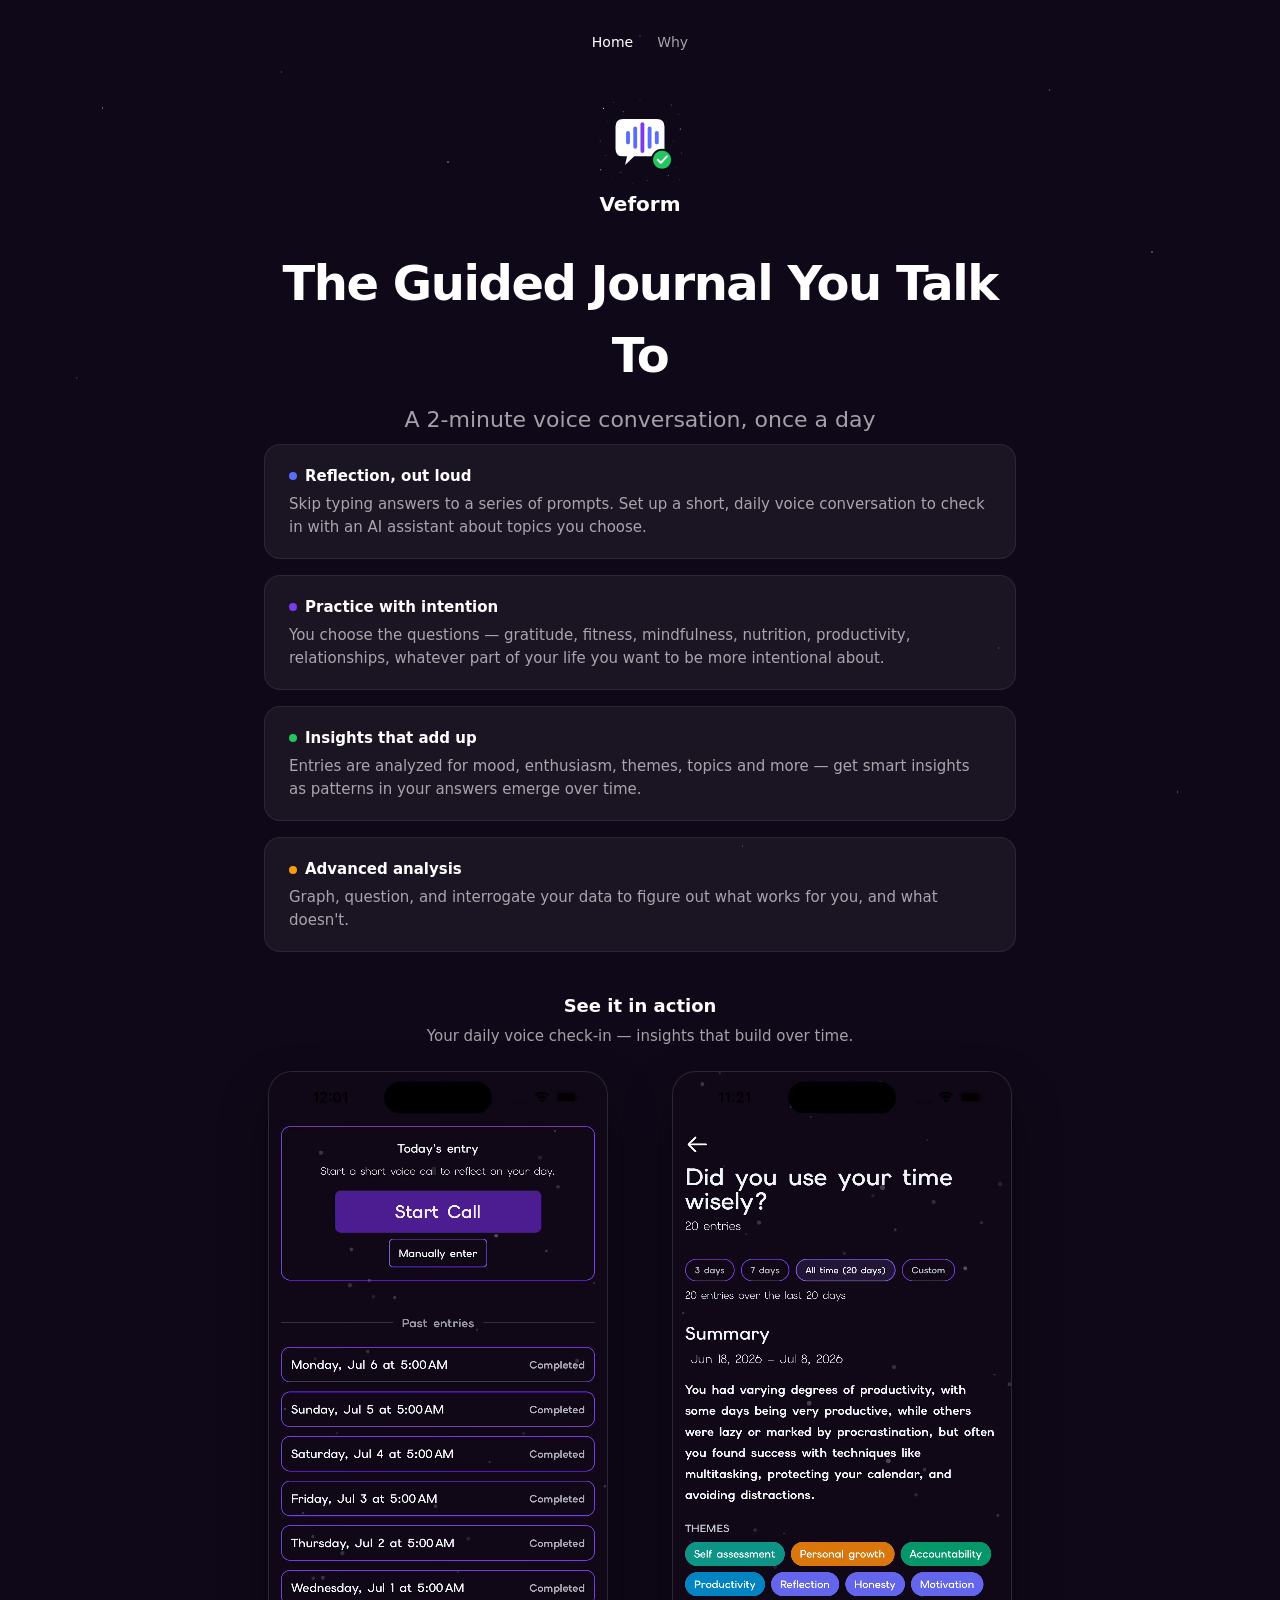
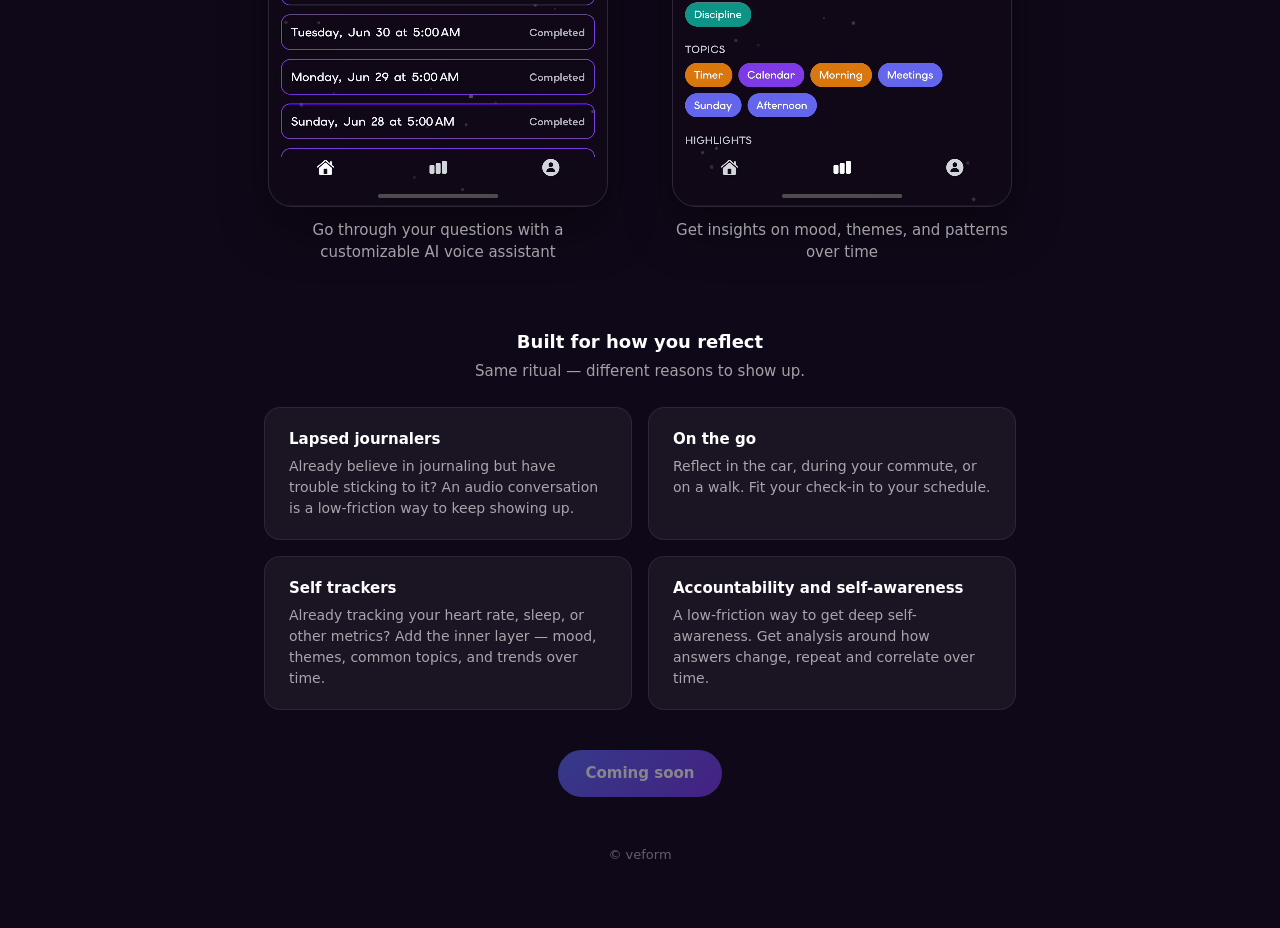
==== index.html @ 2a3fbb3a "first version" ====
<!DOCTYPE html>
<html lang="en">
<head>
  <meta charset="UTF-8">
  <meta name="viewport" content="width=device-width, initial-scale=1.0">
  <title>Veform — Voice Journal & Guided Daily Check-In App</title>
  <meta name="description" content="Veform is a guided journal you talk to. Complete your daily check-in with a 2-minute voice conversation, then see your mood, themes, and patterns emerge over time. No typing, no blank page.">
  
  <link rel="canonical" href="https://app.veform.co/">
<meta property="og:title" content="Veform — Voice Journal & Guided Daily Check-In App">
<meta property="og:description" content="A guided journal you talk to. Complete your daily check-in with a 2-minute voice conversation and watch your mood, themes, and patterns emerge over time.">
<meta property="og:type" content="website">
<meta property="og:url" content="https://app.veform.co/">
<meta property="og:image" content="https://app.veform.co/og_image.png">
<meta name="twitter:card" content="summary_large_image">
  <link rel="icon" href="logo_space_64.svg" type="image/svg+xml">
  <link rel="stylesheet" href="styles.css">
</head>
<body>
  <div class="stars" aria-hidden="true"></div>

  <main class="page page--center">
    <nav class="nav" aria-label="Site">
      <a href="index.html" aria-current="page">Home</a>
      <a href="why-voice-journal.html">Why</a>
    </nav>

    <div class="logo-container">
    <img class="logo" src="logo_space.svg" alt="veform logo" width="96" height="96">
    <p>Veform</p>
</div>
    <h1>The Guided Journal You Talk To</h1>
    <p class="tagline">
        A 2-minute voice conversation, once a day
    </p>

    <section class="features" aria-label="Key features">
      <article class="feature">
        <h2>Reflection, out loud</h2>
        <p>Skip typing answers to a series of prompts. Set up a short, daily voice conversation to check in with an AI assistant about topics you choose.</p>
      </article>

      <article class="feature">
        <h2>Practice with intention</h2>
        <p>You choose the questions — gratitude, fitness, mindfulness, nutrition, productivity, relationships, whatever part of your life you want to be more intentional about.</p>
      </article>

      <article class="feature">
        <h2>Insights that add up</h2>
        <p>Entries are analyzed for mood, enthusiasm, themes, topics and more — get smart insights as patterns in your answers emerge over time.</p>
      </article>

      <article class="feature">
        <h2>Advanced analysis</h2>
        <p>Graph, question, and interrogate your data to figure out what works for you, and what doesn't.</p>
      </article>
    </section>

    <section class="video-section" aria-label="App demos">
      <h2>See it in action</h2>
      <p>Your daily voice check-in — insights that build over time.</p>
      <div class="video-grid">
        <div class="video-item">
          <div class="video-frame">
            <video src="call-video.webm" autoplay muted playsinline loop aria-label="veform voice check-in demo" alt="veform voice journal call demo"></video>
          </div>
          <p class="video-caption">Go through your questions with a customizable AI voice assistant</p>
        </div>
        <div class="video-item">
          <div class="video-frame">
            <video src="insights-video.webm" autoplay muted playsinline loop aria-label="veform insights demo" alt="veform voice journal insights demo"></video>
          </div>
          <p class="video-caption">Get insights on mood, themes, and patterns over time</p>
        </div>
      </div>
    </section>

    <section class="use-cases" aria-label="Who it's for">
      <h2>Built for how you reflect</h2>
      <p class="use-cases-lead">Same ritual — different reasons to show up.</p>
      <div class="use-cases-grid">
        <article class="use-case">
          <h3>Lapsed journalers</h3>
          <p>Already believe in journaling but have trouble sticking to it? An audio conversation is a low-friction way to keep showing up.</p>
        </article>
        <article class="use-case">
          <h3>On the go</h3>
          <p>Reflect in the car, during your commute, or on a walk. Fit your check-in to your schedule.</p>
        </article>
        <article class="use-case">
          <h3>Self trackers</h3>
          <p>Already tracking your heart rate, sleep, or other metrics? Add the inner layer — mood, themes, common topics, and trends over time.</p>
        </article>
        <article class="use-case">
          <h3>Accountability and self-awareness</h3>
          <p>A low-friction way to get deep self-awareness. Get analysis around how answers change, repeat and correlate over time.</p>
        </article>
      </div>
    </section>

    <a class="cta" href="#" aria-disabled="true">Coming soon</a>

    <footer>&copy; veform</footer>
  </main>
</body>
</html>
---- styles.css ----
*, *::before, *::after { box-sizing: border-box; margin: 0; padding: 0; }

:root {
  --bg: #0F0818;
  --text: #FFFFFF;
  --muted: rgba(255, 255, 255, 0.62);
  --accent-blue: #5B6CF9;
  --accent-purple: #7C3AED;
  --accent-green: #22C55E;
  --accent-yellow: #F59E0B;
  --card: rgba(255, 255, 255, 0.05);
  --card-border: rgba(255, 255, 255, 0.08);
}

html { height: 100%; }

body {
  min-height: 100%;
  background: var(--bg);
  color: var(--text);
  font-family: system-ui, -apple-system, BlinkMacSystemFont, "Segoe UI", Roboto, sans-serif;
  line-height: 1.5;
  -webkit-font-smoothing: antialiased;
}

a { color: var(--accent-blue); }
a:hover { color: var(--text); }

.stars {
  position: fixed;
  inset: 0;
  pointer-events: none;
  background-image:
    radial-gradient(1px 1px at 8% 12%, rgba(255,255,255,0.7), transparent),
    radial-gradient(1px 1px at 22% 8%, rgba(255,255,255,0.4), transparent),
    radial-gradient(1.5px 1.5px at 35% 18%, rgba(255,255,255,0.5), transparent),
    radial-gradient(1px 1px at 6% 42%, rgba(255,255,255,0.35), transparent),
    radial-gradient(1px 1px at 82% 10%, rgba(255,255,255,0.55), transparent),
    radial-gradient(1.5px 1.5px at 90% 28%, rgba(255,255,255,0.45), transparent),
    radial-gradient(1px 1px at 78% 72%, rgba(255,255,255,0.4), transparent),
    radial-gradient(1px 1px at 92% 88%, rgba(255,255,255,0.5), transparent),
    radial-gradient(1px 1px at 50% 4%, rgba(255,255,255,0.35), transparent),
    radial-gradient(1px 1px at 58% 94%, rgba(255,255,255,0.4), transparent);
}

.page {
  position: relative;
  max-width: 800px;
  margin: 0 auto;
  padding: 2rem 1.5rem 4rem;
}

.page--center { text-align: center; }

.nav {
  display: flex;
  justify-content: center;
  gap: 1.5rem;
  margin-bottom: 2.5rem;
  font-size: 0.875rem;
}

.nav a {
  color: var(--muted);
  text-decoration: none;
}

.nav a:hover,
.nav a[aria-current="page"] {
  color: var(--text);
}

.logo {
  width: 96px;
  height: 96px;
  display: block;
}

.logo-container {
  display: flex;
  flex-direction: column;
  justify-content: center;
  align-items: center;
  margin-bottom: 1.75rem;
}
.logo-container p {
  font-size: 20px;
  font-weight: 600;
  margin: 0;
}
.logo--sm {
  width: 64px;
  height: 64px;
  margin-bottom: 1.25rem;
}

h1 {
  font-size: clamp(2rem, 6vw, 3rem);
  font-weight: 700;
  letter-spacing: -0.03em;
  margin-bottom: 0.75rem;
}

.page-title {
  font-size: clamp(1.75rem, 5vw, 2.5rem);
  margin-bottom: 0.5rem;
}

.lead {
  font-size: clamp(1.0625rem, 3vw, 1.25rem);
  color: var(--muted);
  margin-bottom: 2rem;
}

.page--center .lead {
  max-width: 38ch;
  margin-left: auto;
  margin-right: auto;
}

.tagline {
  font-size: clamp(1.125rem, 3.5vw, 1.375rem);
  color: var(--muted);
  max-width: 38ch;
  margin: 0 auto 0.5rem;
}

.tagline-sub {
  font-size: clamp(0.9375rem, 2.5vw, 1.0625rem);
  color: rgba(255, 255, 255, 0.45);
  max-width: 42ch;
  margin: 0 auto 2.5rem;
}

.features {
  display: grid;
  gap: 1rem;
  text-align: left;
  margin-bottom: 2.5rem;
}

.feature {
  background: var(--card);
  border: 1px solid var(--card-border);
  border-radius: 1rem;
  padding: 1.25rem 1.5rem;
}

.feature h2 {
  font-size: 0.9375rem;
  font-weight: 600;
  margin-bottom: 0.35rem;
  display: flex;
  align-items: center;
  gap: 0.5rem;
}

.feature h2::before {
  content: "";
  display: inline-block;
  width: 8px;
  height: 8px;
  border-radius: 50%;
  flex-shrink: 0;
}

.feature:nth-child(1) h2::before { background: var(--accent-blue); }
.feature:nth-child(2) h2::before { background: var(--accent-purple); }
.feature:nth-child(3) h2::before { background: var(--accent-green); }
.feature:nth-child(4) h2::before { background: var(--accent-yellow); }

.feature p {
  font-size: 0.9375rem;
  color: var(--muted);
}

.video-section {
  margin-bottom: 2.5rem;
  text-align: center;
}

.video-section h2 {
  font-size: 1.125rem;
  font-weight: 600;
  margin-bottom: 0.35rem;
}

.video-section p {
  font-size: 0.9375rem;
  color: var(--muted);
  margin-bottom: 1.5rem;
}

.video-grid {
  display: flex;
  flex-direction: column;
  align-items: center;
  gap: 4rem;
}

@media (min-width: 600px) {
  .video-grid {
    flex-direction: row;
    justify-content: center;
    align-items: flex-start;
    gap: 4rem;
  }
}

.video-item {
  width: 100%;
  max-width: 280px;
}

@media (min-width: 600px) {
  .video-item {
    max-width: 340px;
  }
}

.video-caption {
  margin-top: 0.75rem;
  font-size: 0.8125rem;
  color: rgba(255, 255, 255, 0.45);
}

.video-frame {
  width: 100%;
  border-radius: 1.5rem;
  overflow: hidden;
  border: 1px solid var(--card-border);
  background: var(--card);
  box-shadow: 0 24px 48px rgba(0, 0, 0, 0.35);
}

.video-frame video {
  display: block;
  width: 100%;
  height: auto;
}

.use-cases {
  margin-bottom: 2.5rem;
  text-align: center;
}

.use-cases h2 {
  font-size: 1.125rem;
  font-weight: 600;
  margin-bottom: 0.35rem;
}

.use-cases-lead {
  font-size: 0.9375rem;
  color: var(--muted);
  margin-bottom: 1.5rem;
}

.use-cases-grid {
  display: grid;
  gap: 1rem;
  text-align: left;
}

@media (min-width: 600px) {
  .use-cases-grid {
    grid-template-columns: repeat(2, 1fr);
  }
}

.use-case {
  background: var(--card);
  border: 1px solid var(--card-border);
  border-radius: 1rem;
  padding: 1.25rem 1.5rem;
}

.use-case h3 {
  font-size: 0.9375rem;
  font-weight: 600;
  margin-bottom: 0.35rem;
}

.use-case p {
  font-size: 0.875rem;
  color: var(--muted);
}

.prose {
  text-align: left;
}

.prose section {
  margin-bottom: 2.5rem;
}

.prose h2 {
  font-size: 1.25rem;
  font-weight: 600;
  margin-bottom: 0.75rem;
  letter-spacing: -0.02em;
}

.prose h3 {
  font-size: 1rem;
  font-weight: 600;
  color: var(--text);
  margin: 1.25rem 0 0.5rem;
}

.prose strong { color: var(--text); }

.benefit-list {
  list-style: none;
  padding-left: 0;
}

.benefit-list li {
  position: relative;
  padding-left: 1.5rem;
  margin-bottom: 0.65rem;
}

.benefit-list li::before {
  content: "";
  position: absolute;
  left: 0;
  top: 0.55em;
  width: 6px;
  height: 6px;
  border-radius: 50%;
  background: var(--accent-purple);
}

.sources {
  margin-top: 2rem;
  padding-top: 1.5rem;
  border-top: 1px solid var(--card-border);
  font-size: 0.8125rem;
  color: rgba(255, 255, 255, 0.4);
}

.sources p { font-size: inherit; }

.prose p {
  color: var(--muted);
  font-size: 0.9375rem;
  margin-bottom: 0.75rem;
}

.prose p:last-child { margin-bottom: 0; }

.prose ul {
  color: var(--muted);
  font-size: 0.9375rem;
  padding-left: 1.25rem;
  margin-bottom: 0.75rem;
}

.prose li { margin-bottom: 0.4rem; }

.prose li:last-child { margin-bottom: 0; }

.blog-list {
  list-style: none;
  text-align: left;
}

.blog-list li {
  border-bottom: 1px solid var(--card-border);
  padding: 1.25rem 0;
}

.blog-list li:first-child {
  border-top: 1px solid var(--card-border);
}

.blog-list a {
  color: var(--text);
  text-decoration: none;
  font-weight: 600;
  font-size: 1rem;
}

.blog-list a:hover { color: var(--accent-blue); }

.blog-list .meta {
  display: block;
  margin-top: 0.35rem;
  font-size: 0.8125rem;
  color: rgba(255, 255, 255, 0.4);
}

.blog-list .coming-soon {
  color: var(--muted);
  font-weight: 600;
  font-size: 1rem;
  cursor: default;
}

.cta {
  display: inline-block;
  padding: 0.75rem 1.75rem;
  border-radius: 999px;
  background: linear-gradient(135deg, var(--accent-blue), var(--accent-purple));
  color: var(--text);
  font-size: 0.9375rem;
  font-weight: 600;
  text-decoration: none;
  opacity: 0.5;
  cursor: default;
}

footer {
  margin-top: 3rem;
  font-size: 0.8125rem;
  color: rgba(255, 255, 255, 0.35);
  text-align: center;
}
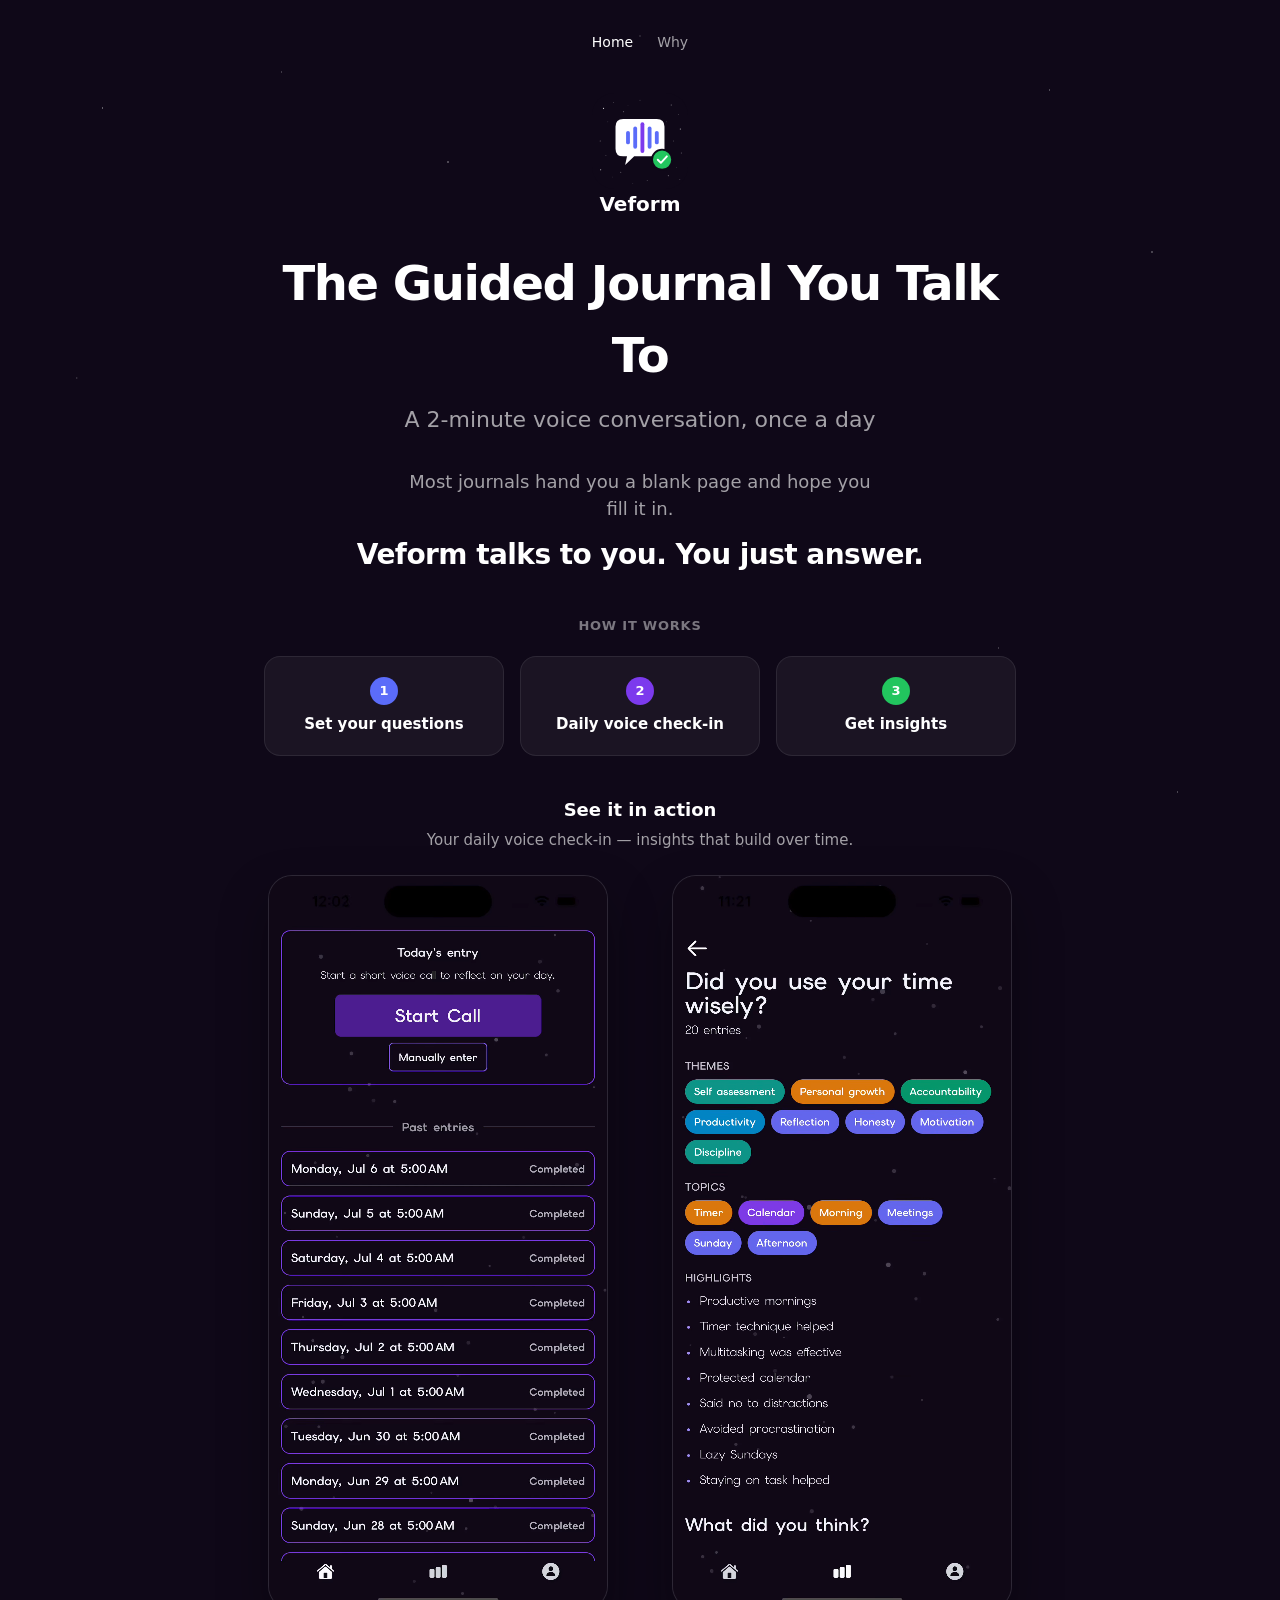
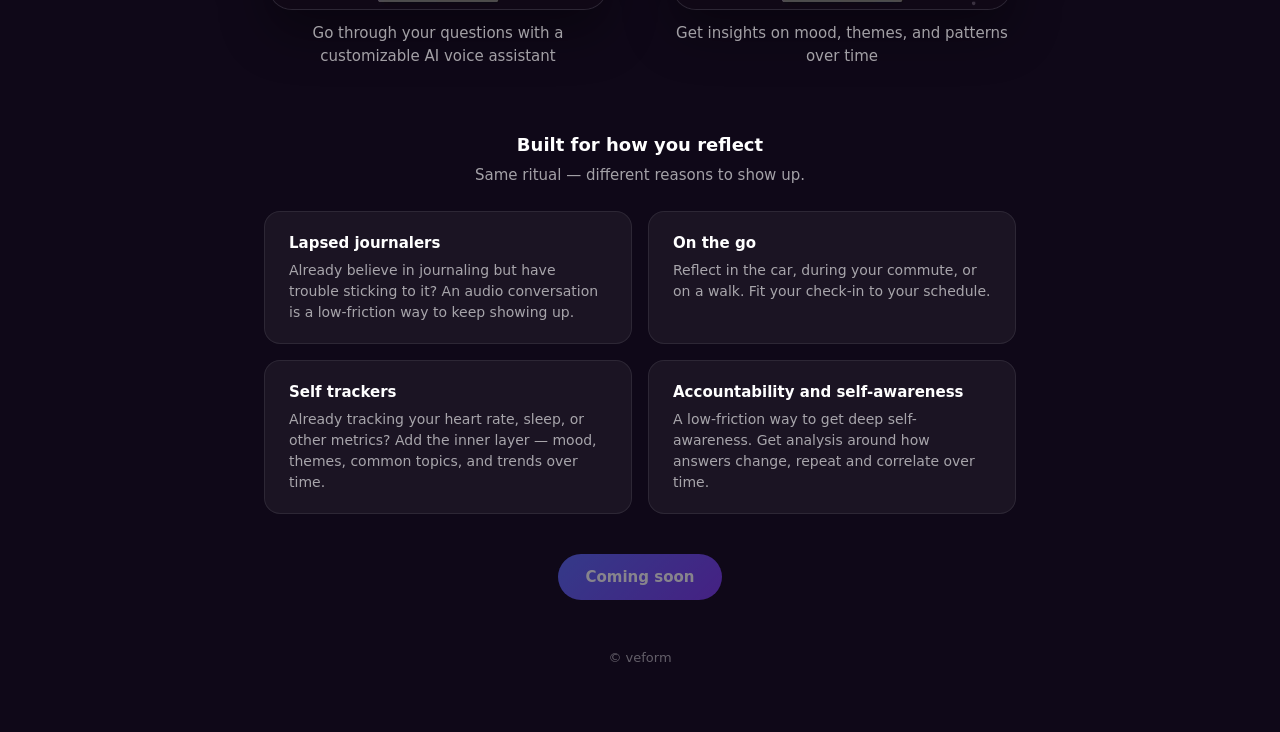
==== commit 73bef8be: "tweak homepage more CTA style" ====
--- a/index.html
+++ b/index.html
@@ -34,26 +34,27 @@
         A 2-minute voice conversation, once a day
     </p>
 
-    <section class="features" aria-label="Key features">
-      <article class="feature">
-        <h2>Reflection, out loud</h2>
-        <p>Skip typing answers to a series of prompts. Set up a short, daily voice conversation to check in with an AI assistant about topics you choose.</p>
-      </article>
+    <section class="pitch" aria-label="Why Veform">
+        <p class="pitch-problem">Most journals hand you a blank page and hope you fill it in.</p>
+        <p class="pitch-solution">Veform talks to you. You just answer.</p>
+      </section>
 
-      <article class="feature">
-        <h2>Practice with intention</h2>
-        <p>You choose the questions — gratitude, fitness, mindfulness, nutrition, productivity, relationships, whatever part of your life you want to be more intentional about.</p>
-      </article>
-
-      <article class="feature">
-        <h2>Insights that add up</h2>
-        <p>Entries are analyzed for mood, enthusiasm, themes, topics and more — get smart insights as patterns in your answers emerge over time.</p>
-      </article>
-
-      <article class="feature">
-        <h2>Advanced analysis</h2>
-        <p>Graph, question, and interrogate your data to figure out what works for you, and what doesn't.</p>
-      </article>
+    <section class="how-it-works" aria-label="How it works">
+      <h2>How it works</h2>
+      <ol class="steps">
+        <li class="step">
+          <span class="step-num" aria-hidden="true">1</span>
+          <span class="step-label">Set your questions</span>
+        </li>
+        <li class="step">
+          <span class="step-num" aria-hidden="true">2</span>
+          <span class="step-label">Daily voice check-in</span>
+        </li>
+        <li class="step">
+          <span class="step-num" aria-hidden="true">3</span>
+          <span class="step-label">Get insights</span>
+        </li>
+      </ol>
     </section>
 
     <section class="video-section" aria-label="App demos">
--- a/styles.css
+++ b/styles.css
@@ -122,7 +122,7 @@
   font-size: clamp(1.125rem, 3.5vw, 1.375rem);
   color: var(--muted);
   max-width: 38ch;
-  margin: 0 auto 0.5rem;
+  margin: 0 auto 2rem;
 }
 
 .tagline-sub {
@@ -132,46 +132,92 @@
   margin: 0 auto 2.5rem;
 }
 
-.features {
+.pitch {
+  margin-bottom: 2.5rem;
+}
+
+.pitch-problem {
+  font-size: clamp(1rem, 3vw, 1.125rem);
+  color: var(--muted);
+  max-width: 42ch;
+  margin: 0 auto 0.75rem;
+}
+
+.pitch-solution {
+  font-size: clamp(1.375rem, 4vw, 1.75rem);
+  font-weight: 600;
+  letter-spacing: -0.02em;
+}
+
+.how-it-works {
+  margin-bottom: 2.5rem;
+}
+
+.how-it-works h2 {
+  font-size: 0.8125rem;
+  font-weight: 600;
+  text-transform: uppercase;
+  letter-spacing: 0.06em;
+  color: rgba(255, 255, 255, 0.45);
+  margin-bottom: 1.25rem;
+}
+
+.steps {
+  list-style: none;
   display: grid;
-  gap: 1rem;
+  gap: 0.75rem;
+  max-width: 28rem;
+  margin: 0 auto;
   text-align: left;
-  margin-bottom: 2.5rem;
-}
-
-.feature {
+}
+
+@media (min-width: 600px) {
+  .steps {
+    max-width: none;
+    grid-template-columns: repeat(3, 1fr);
+    gap: 1rem;
+    text-align: center;
+  }
+}
+
+.step {
+  display: flex;
+  align-items: center;
+  gap: 0.875rem;
   background: var(--card);
   border: 1px solid var(--card-border);
   border-radius: 1rem;
-  padding: 1.25rem 1.5rem;
-}
-
-.feature h2 {
-  font-size: 0.9375rem;
-  font-weight: 600;
-  margin-bottom: 0.35rem;
+  padding: 1rem 1.25rem;
+}
+
+@media (min-width: 600px) {
+  .step {
+    flex-direction: column;
+    align-items: center;
+    gap: 0.5rem;
+    padding: 1.25rem 1rem;
+  }
+}
+
+.step-num {
   display: flex;
   align-items: center;
-  gap: 0.5rem;
-}
-
-.feature h2::before {
-  content: "";
-  display: inline-block;
-  width: 8px;
-  height: 8px;
+  justify-content: center;
+  width: 1.75rem;
+  height: 1.75rem;
   border-radius: 50%;
+  font-size: 0.8125rem;
+  font-weight: 700;
   flex-shrink: 0;
 }
 
-.feature:nth-child(1) h2::before { background: var(--accent-blue); }
-.feature:nth-child(2) h2::before { background: var(--accent-purple); }
-.feature:nth-child(3) h2::before { background: var(--accent-green); }
-.feature:nth-child(4) h2::before { background: var(--accent-yellow); }
-
-.feature p {
-  font-size: 0.9375rem;
-  color: var(--muted);
+.step:nth-child(1) .step-num { background: var(--accent-blue); }
+.step:nth-child(2) .step-num { background: var(--accent-purple); }
+.step:nth-child(3) .step-num { background: var(--accent-green); }
+
+.step-label {
+  font-size: 0.9375rem;
+  font-weight: 600;
 }
 
 .video-section {
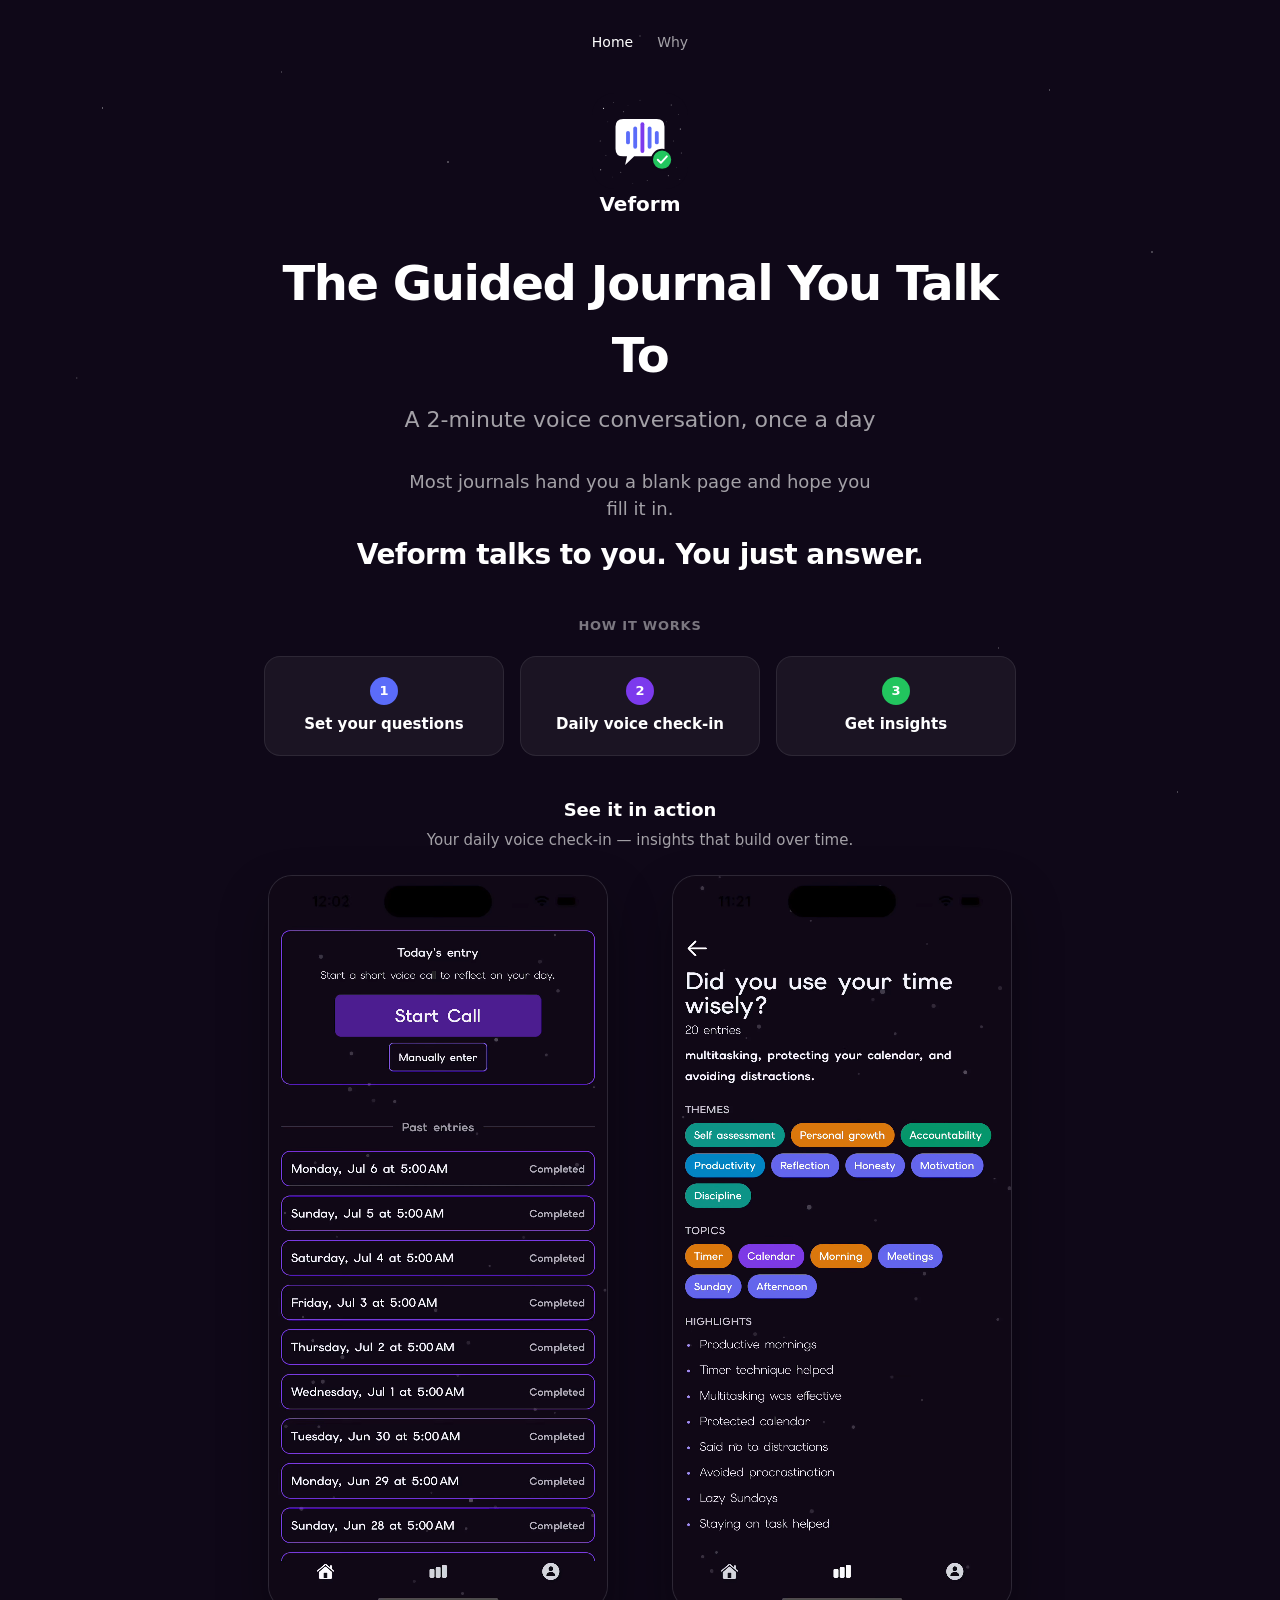
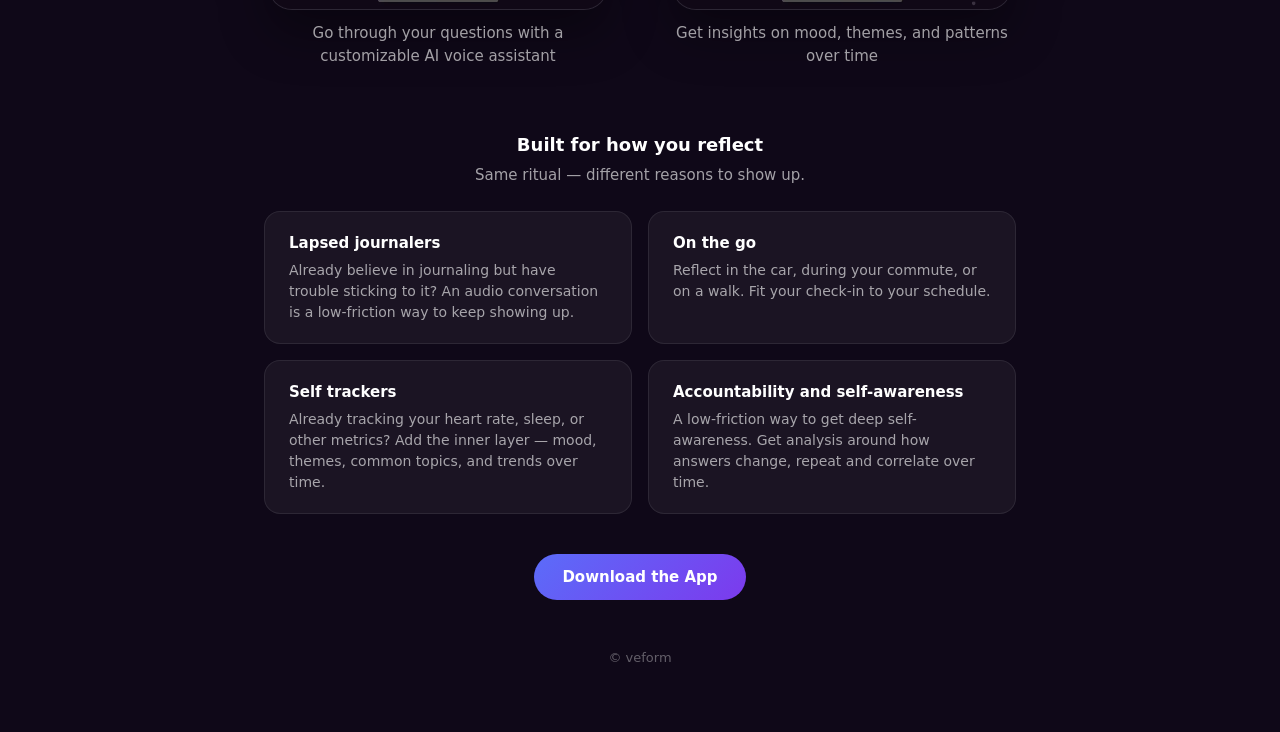
==== commit cee3dd9b: "add download stub, add events" ====
--- a/index.html
+++ b/index.html
@@ -99,9 +99,28 @@
       </div>
     </section>
 
-    <a class="cta" href="#" aria-disabled="true">Coming soon</a>
+    <a class="cta" href="download.html">Download the App</a>
 
     <footer>&copy; veform</footer>
   </main>
+
+  <script src="app.js"></script>
+  <script>
+    honTime('homepage', uuid);
+
+    document.querySelectorAll('.nav a').forEach(function (link) {
+      link.addEventListener('click', function () {
+        var label = (link.textContent || 'link').trim().toLowerCase();
+        honTime('homepage_nav_' + label, uuid);
+      });
+    });
+
+    var cta = document.querySelector('.cta');
+    if (cta) {
+      cta.addEventListener('click', function () {
+        honTime('homepage_download_cta', uuid);
+      });
+    }
+  </script>
 </body>
 </html>
--- a/styles.css
+++ b/styles.css
@@ -453,8 +453,52 @@
   font-size: 0.9375rem;
   font-weight: 600;
   text-decoration: none;
-  opacity: 0.5;
-  cursor: default;
+  cursor: pointer;
+  transition: opacity 0.15s ease, transform 0.15s ease;
+}
+
+.cta:hover {
+  color: var(--text);
+  opacity: 0.9;
+}
+
+.cta--ghost {
+  background: transparent;
+  border: 1px solid var(--card-border);
+  opacity: 0.85;
+}
+
+.cta--ghost:hover {
+  opacity: 1;
+  border-color: rgba(255, 255, 255, 0.25);
+}
+
+.cta-button {
+  display: inline-block;
+  margin-top: 0.5rem;
+  padding: 0.75rem 1.75rem;
+  border-radius: 999px;
+  background: linear-gradient(135deg, var(--accent-blue), var(--accent-purple));
+  color: var(--text);
+  font-size: 0.9375rem;
+  font-weight: 600;
+  text-decoration: none;
+}
+
+.cta-button:hover {
+  color: var(--text);
+  opacity: 0.9;
+}
+
+.dev-status {
+  margin: 0.75rem 0 1rem;
+  font-size: 0.9375rem;
+  color: var(--muted);
+}
+
+.dev-status strong {
+  color: var(--accent-yellow);
+  font-weight: 600;
 }
 
 footer {
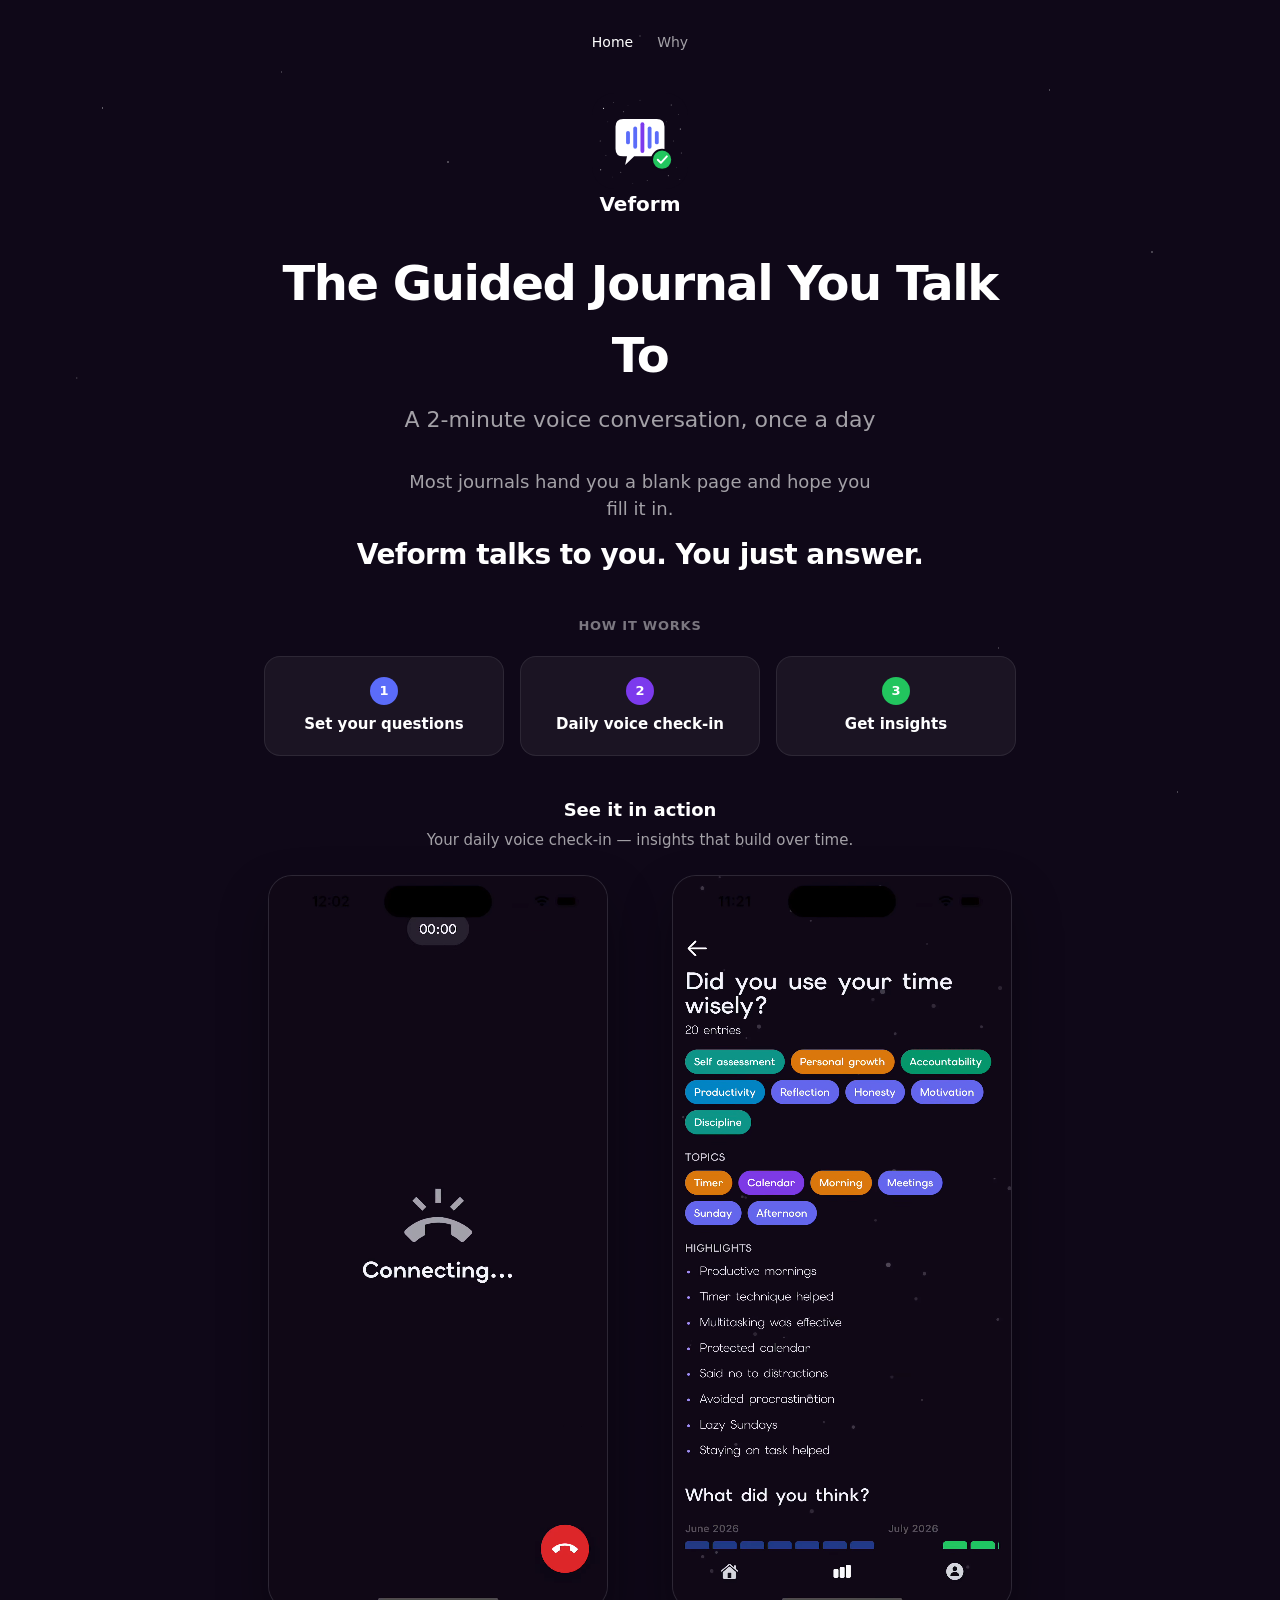
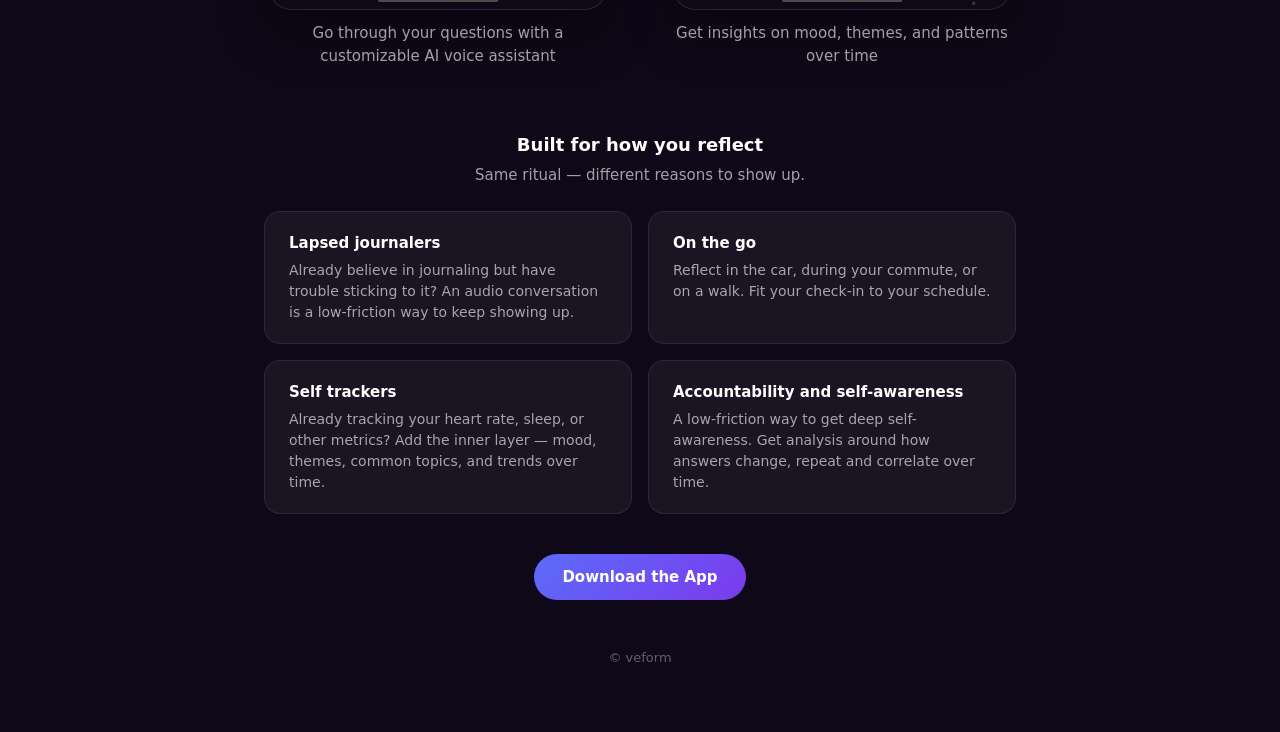
==== commit 37fc16c4: "fix icon" ====
--- a/index.html
+++ b/index.html
@@ -13,7 +13,7 @@
 <meta property="og:url" content="https://app.veform.co/">
 <meta property="og:image" content="https://app.veform.co/og_image.png">
 <meta name="twitter:card" content="summary_large_image">
-  <link rel="icon" href="logo_space_64.svg" type="image/svg+xml">
+  <link rel="icon" href="logo_space_64.png" type="image/svg+xml">
   <link rel="stylesheet" href="styles.css">
 </head>
 <body>
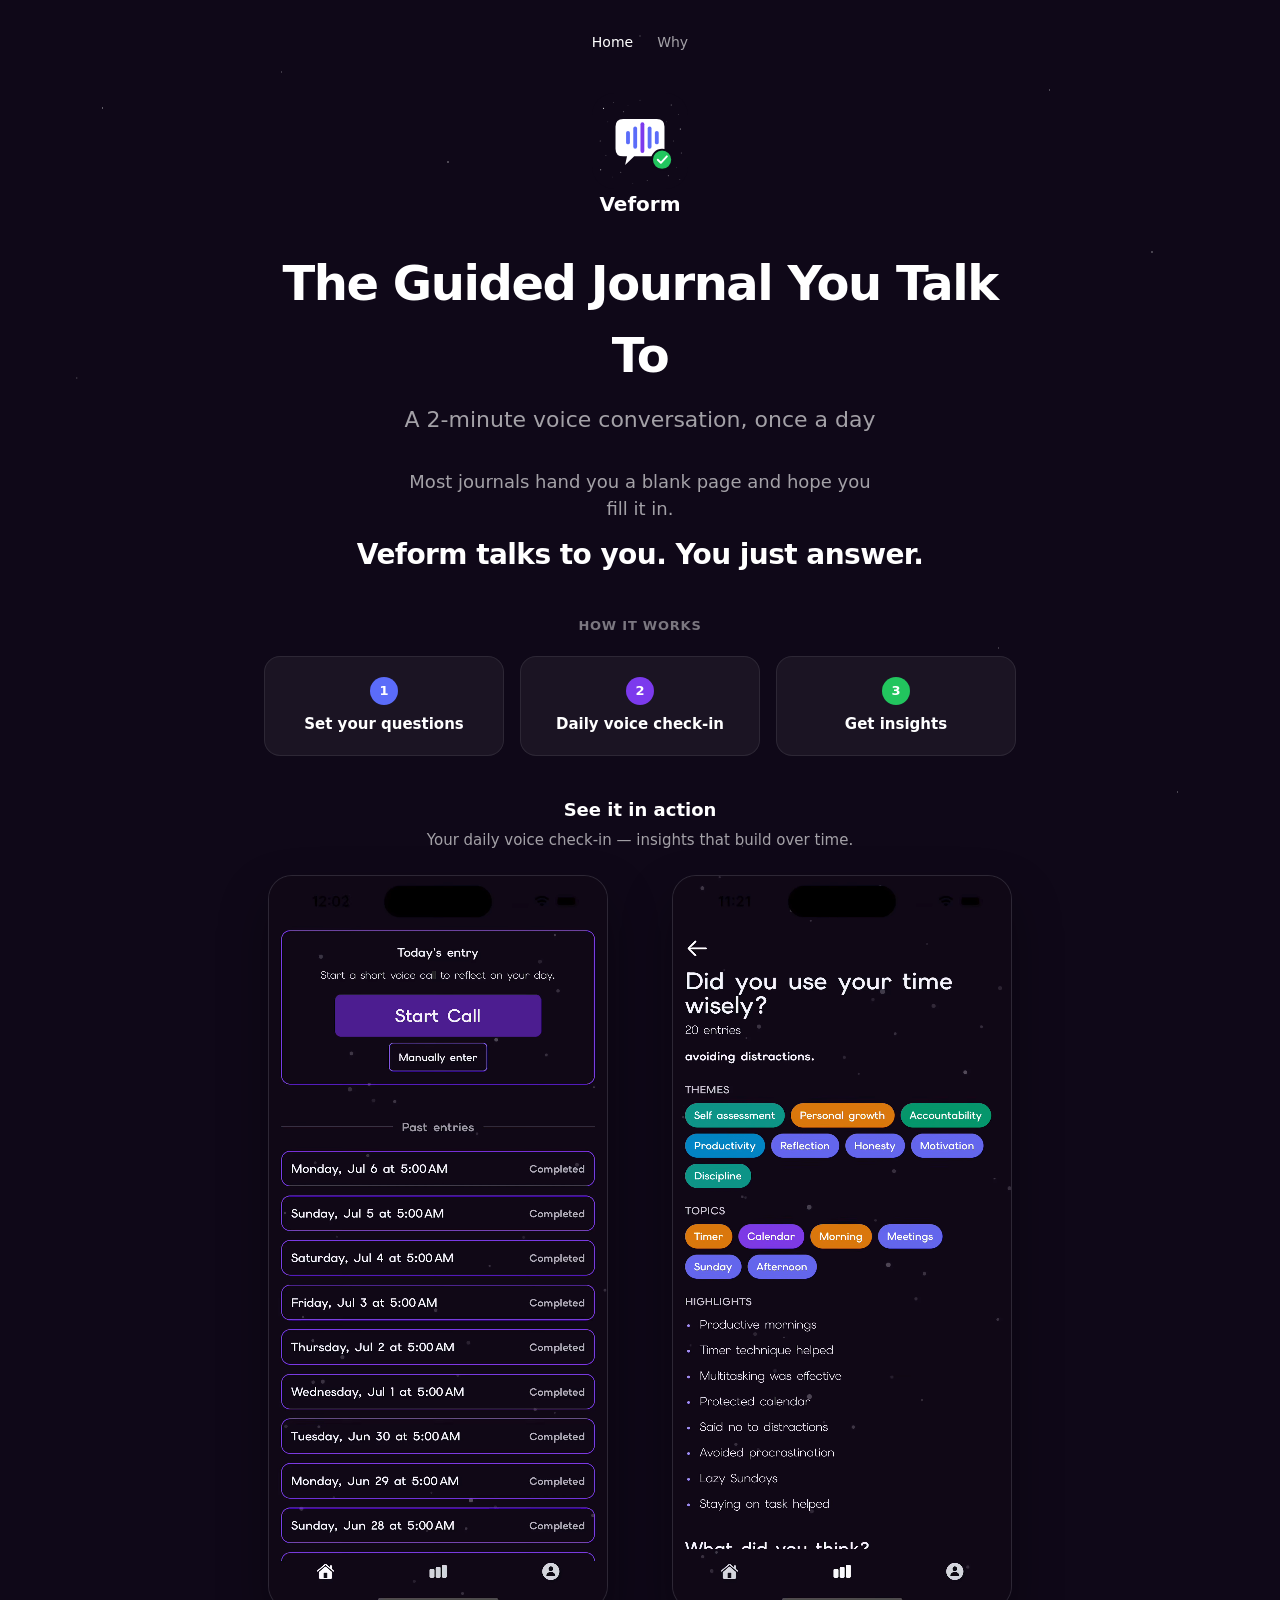
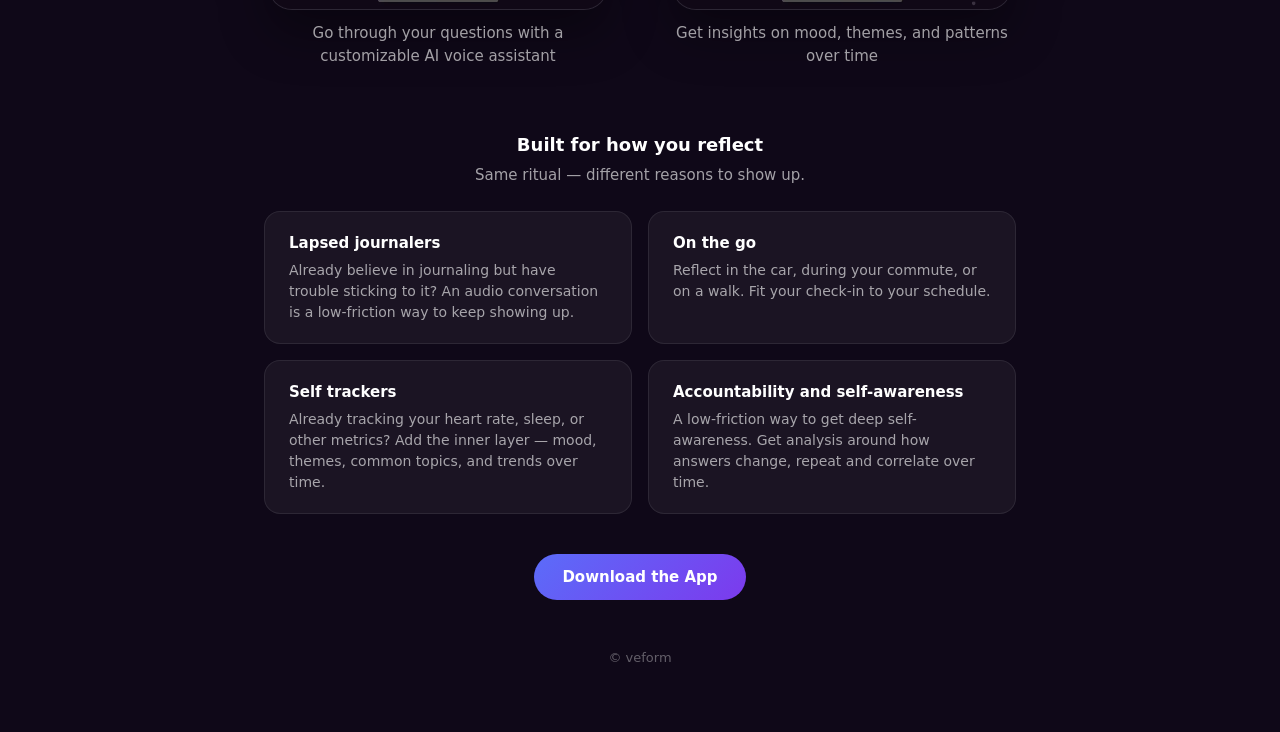
==== commit 05beb071: "slightly tweak event names to namespace them" ====
--- a/index.html
+++ b/index.html
@@ -106,19 +106,19 @@
 
   <script src="app.js"></script>
   <script>
-    honTime('homepage', uuid);
+    honTime('website_event_homepage_visit', uuid);
 
     document.querySelectorAll('.nav a').forEach(function (link) {
       link.addEventListener('click', function () {
         var label = (link.textContent || 'link').trim().toLowerCase();
-        honTime('homepage_nav_' + label, uuid);
+        honTime('website_event_homepage_nav_' + label, uuid);
       });
     });
 
     var cta = document.querySelector('.cta');
     if (cta) {
       cta.addEventListener('click', function () {
-        honTime('homepage_download_cta', uuid);
+        honTime('website_event_homepage_download_cta', uuid);
       });
     }
   </script>
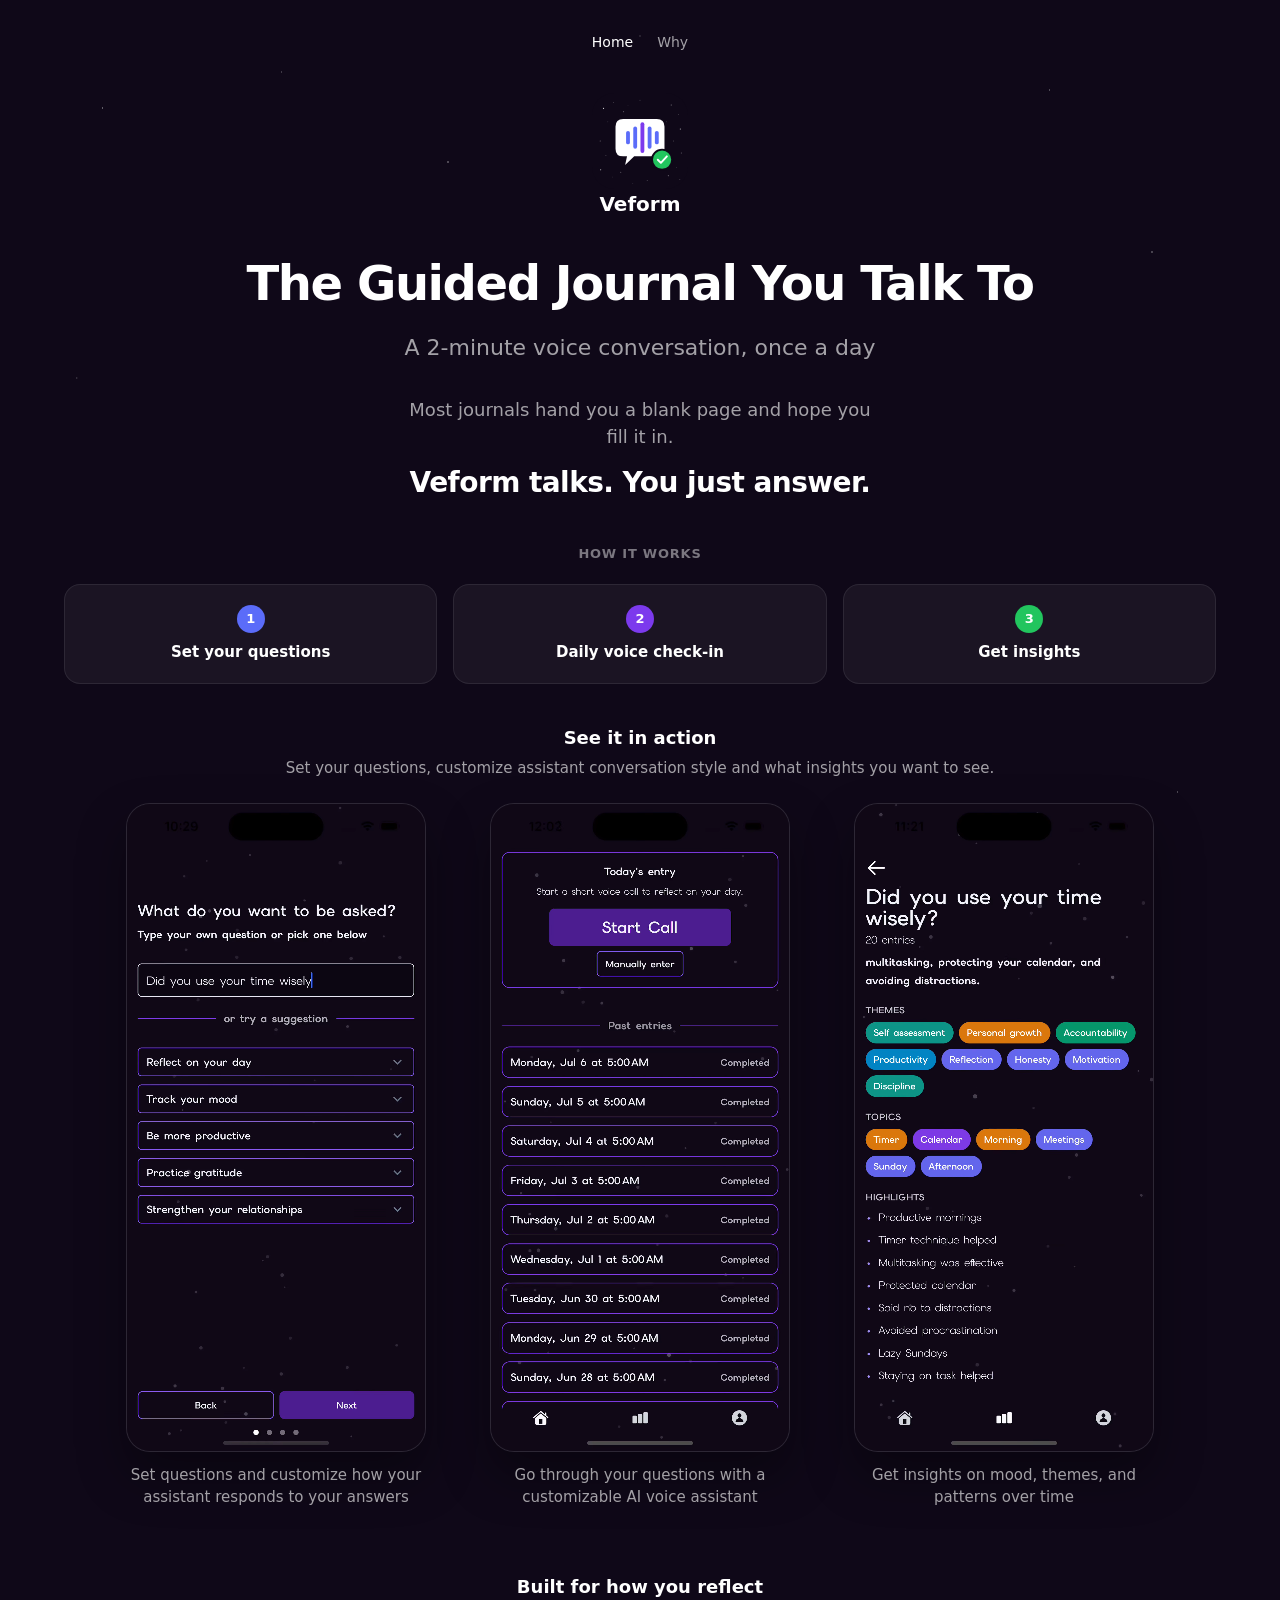
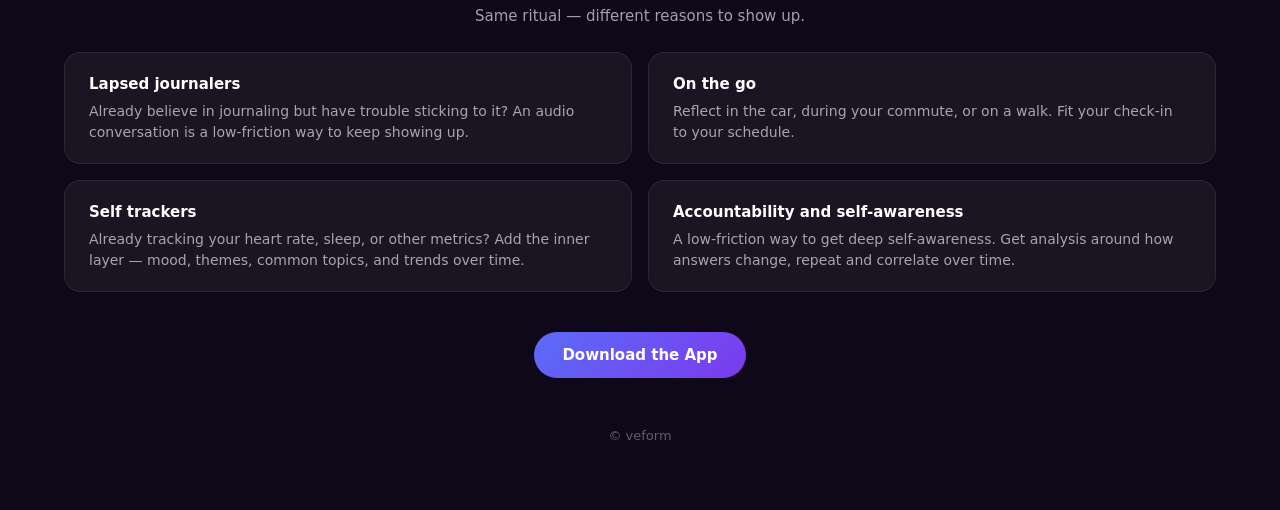
==== commit c8b63c80: "add questions vid to homepage" ====
--- a/index.html
+++ b/index.html
@@ -36,7 +36,7 @@
 
     <section class="pitch" aria-label="Why Veform">
         <p class="pitch-problem">Most journals hand you a blank page and hope you fill it in.</p>
-        <p class="pitch-solution">Veform talks to you. You just answer.</p>
+        <p class="pitch-solution">Veform talks. You just answer.</p>
       </section>
 
     <section class="how-it-works" aria-label="How it works">
@@ -59,8 +59,14 @@
 
     <section class="video-section" aria-label="App demos">
       <h2>See it in action</h2>
-      <p>Your daily voice check-in — insights that build over time.</p>
+      <p>Set your questions, customize assistant conversation style and what insights you want to see.</p>
       <div class="video-grid">
+        <div class="video-item">
+          <div class="video-frame">
+            <video src="editquestions.webm" autoplay muted playsinline loop aria-label="veform edit questions demo" alt="veform edit check-in questions demo"></video>
+          </div>
+          <p class="video-caption">Set questions and customize how your assistant responds to your answers</p>
+        </div>
         <div class="video-item">
           <div class="video-frame">
             <video src="call-video.webm" autoplay muted playsinline loop aria-label="veform voice check-in demo" alt="veform voice journal call demo"></video>
--- a/styles.css
+++ b/styles.css
@@ -49,6 +49,11 @@
   margin: 0 auto;
   padding: 2rem 1.5rem 4rem;
 }
+@media (min-width: 600px) {
+  .page {
+    max-width: 1200px;
+  }
+}
 
 .page--center { text-align: center; }
 
@@ -247,6 +252,7 @@
 @media (min-width: 600px) {
   .video-grid {
     flex-direction: row;
+    flex-wrap: wrap;
     justify-content: center;
     align-items: flex-start;
     gap: 4rem;
@@ -260,7 +266,7 @@
 
 @media (min-width: 600px) {
   .video-item {
-    max-width: 340px;
+    max-width: 300px;
   }
 }
 
